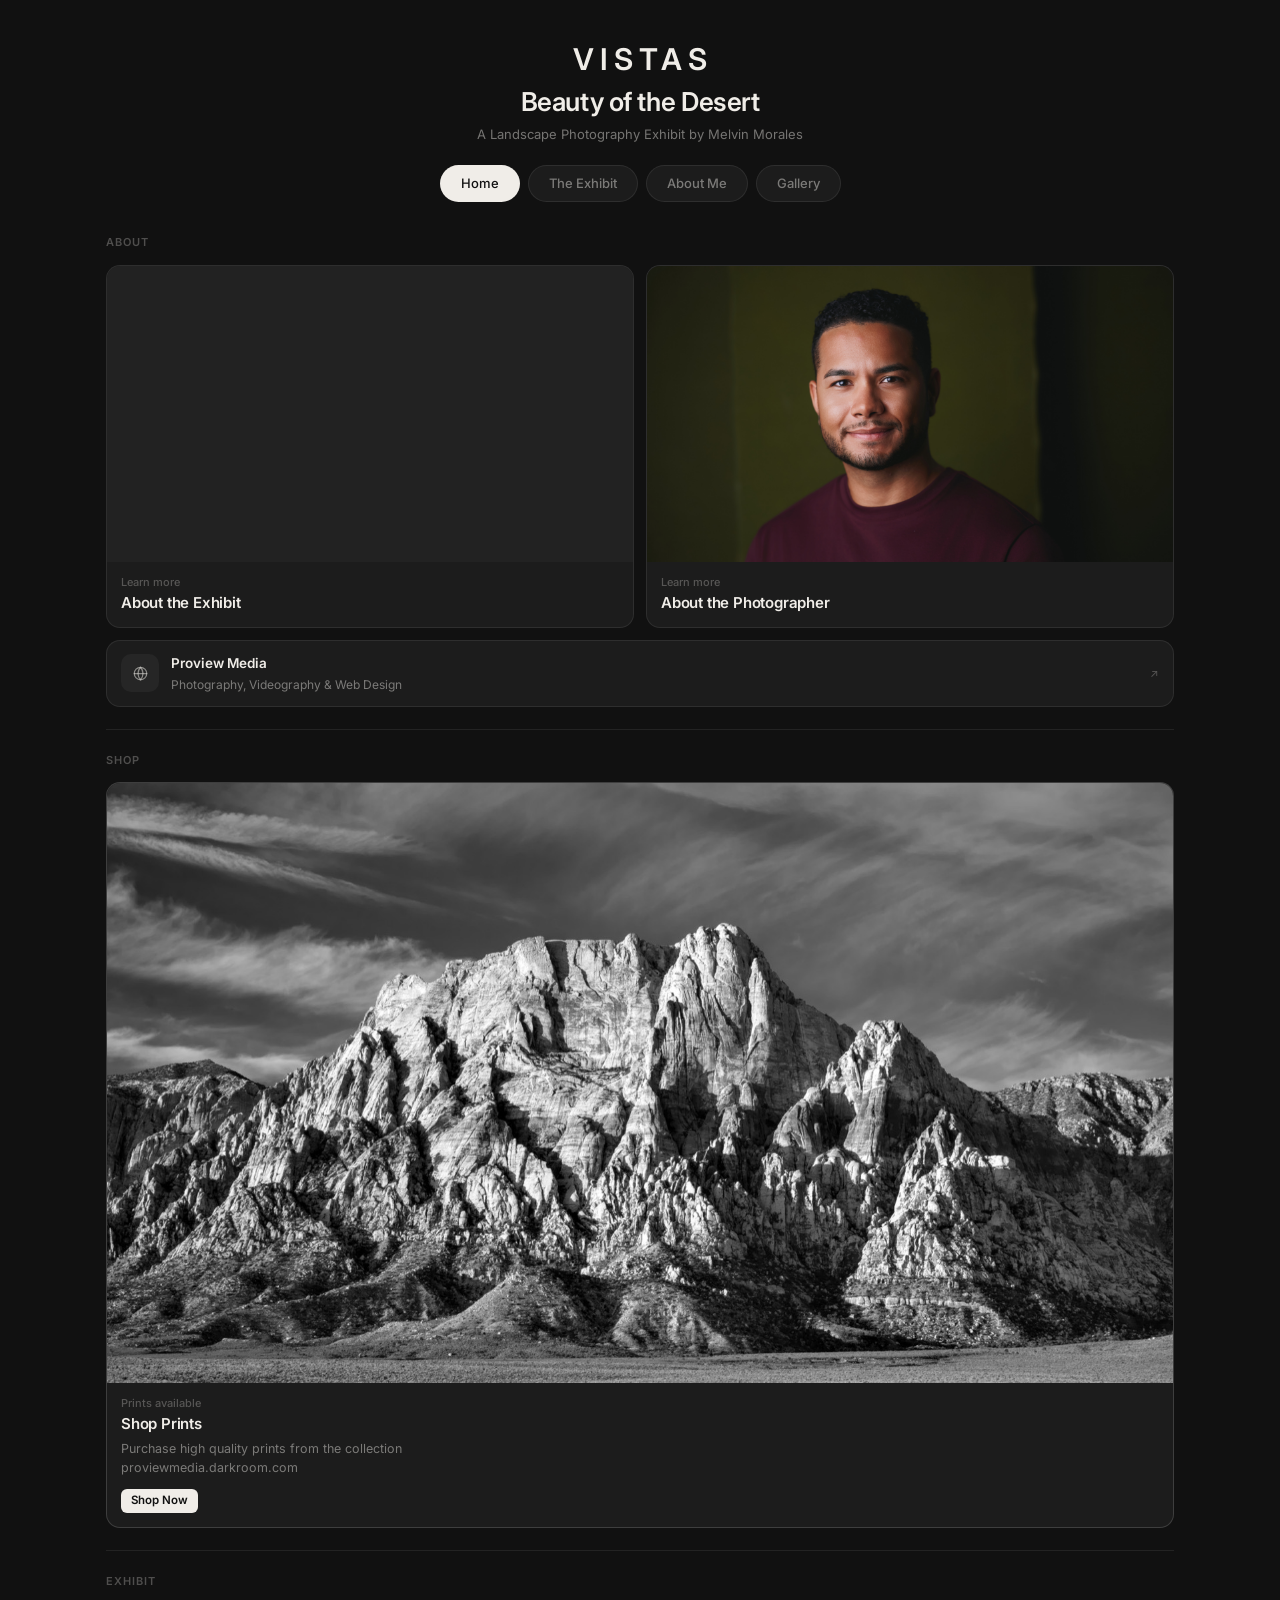
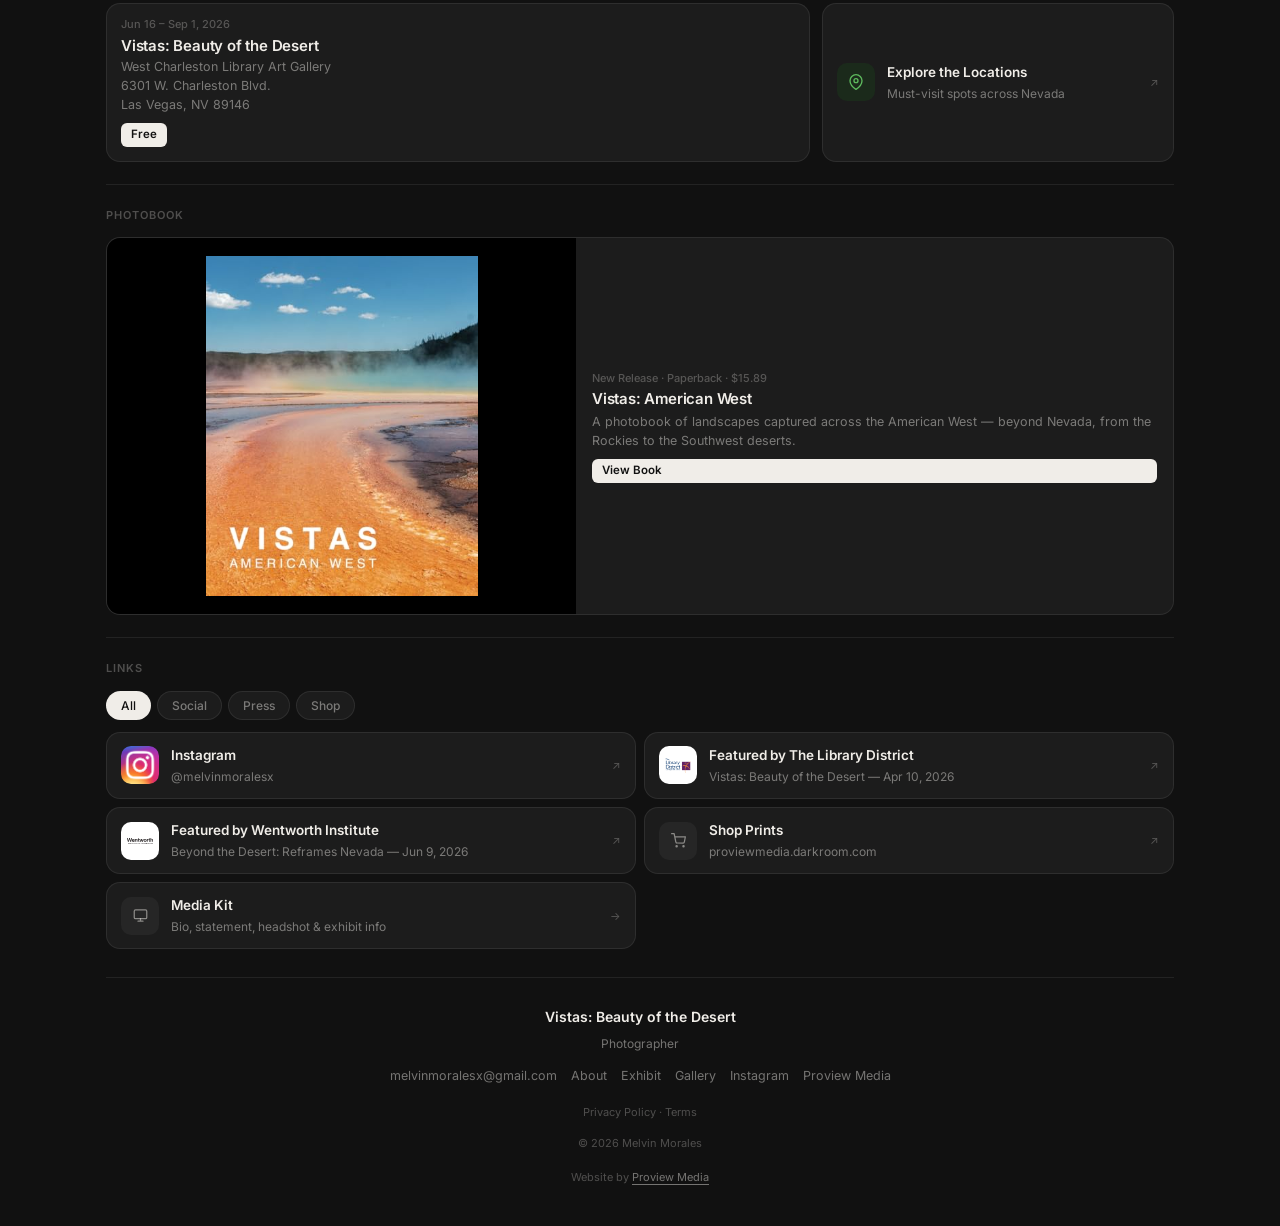
==== index.html @ b90bd6d7 "Add Shop Prints section site-wide (2nd section) with horizontal image; clarify gallery purchase path" ====
<!DOCTYPE html>
<html lang="en">
<head>
<meta charset="UTF-8"/>
<meta name="viewport" content="width=device-width, initial-scale=1.0"/>
<!-- Google tag (gtag.js) -->
<script async src="https://www.googletagmanager.com/gtag/js?id=G-70ZT6L5CVP"></script>
<script>
  window.dataLayer = window.dataLayer || [];
  function gtag(){dataLayer.push(arguments);}
  gtag('js', new Date());
  gtag('config', 'G-70ZT6L5CVP');
</script>
<title>Melvin Morales — Landscape Photographer | Vistas: Beauty of the Desert | Las Vegas, Nevada</title>
<meta name="description" content="Explore Nevada's breathtaking landscapes through the lens of Melvin Morales. Vistas: Beauty of the Desert — a landscape photography exhibit at West Charleston Library, Las Vegas. June 16 – September 1, 2026. Free admission. Discover Nevada road trips, Red Rock Canyon, Lake Tahoe, and the beauty of the American West."/>
<meta name="keywords" content="Nevada photography, Las Vegas photographer, landscape photography, Nevada landscapes, Vistas Beauty of the Desert, West Charleston Library, desert photography, Red Rock Canyon, Lake Tahoe Nevada, Nevada road trips, explore Nevada, American West, America 250, Semiquincentennial, July 4th 2026, Melvin Morales, Proview Media, drone photography, nature photography, Nevada art exhibit, Clark County Library, things to do in Las Vegas, free events Las Vegas, outdoor photography Nevada"/>
<meta name="author" content="Melvin Morales"/>
<meta name="robots" content="index, follow"/>
<meta property="og:title" content="Vistas: Beauty of the Desert — Melvin Morales Photography"/>
<meta property="og:description" content="A landscape photography exhibit celebrating Nevada's diverse and colorful terrain. Free at West Charleston Library, Las Vegas. June 16 – September 1, 2026."/>
<meta property="og:url" content="https://vistasexhibit.com/"/>
<link rel="canonical" href="https://vistasexhibit.com/"/>
<meta property="og:type" content="website"/>
<meta property="og:image" content="https://vistasexhibit.com/assets/sample-redrocks.jpg"/>
<meta property="og:image:width" content="1200"/>
<meta property="og:image:height" content="630"/>
<meta name="twitter:card" content="summary_large_image"/>
<meta name="twitter:title" content="Vistas: Beauty of the Desert — Melvin Morales Photography"/>
<meta name="twitter:description" content="A landscape photography exhibit celebrating Nevada's diverse terrain. Free at West Charleston Library, Las Vegas. June 16 – Sep 1, 2026."/>
<meta name="twitter:image" content="https://vistasexhibit.com/assets/sample-redrocks.jpg"/>
<link rel="icon" type="image/svg+xml" href="assets/favicon.svg"/>
<link rel="icon" type="image/png" sizes="32x32" href="assets/favicon-32.png"/>
<link rel="icon" type="image/png" sizes="192x192" href="assets/favicon-192.png"/>
<link rel="apple-touch-icon" sizes="180x180" href="assets/apple-touch-icon.png"/>
<link rel="shortcut icon" href="/favicon.ico"/>
<link rel="preconnect" href="https://fonts.googleapis.com"/>
<link rel="preconnect" href="https://fonts.gstatic.com" crossorigin/>
<link href="https://fonts.googleapis.com/css2?family=Inter:wght@400;500;600&display=swap" rel="stylesheet"/>
<link rel="stylesheet" href="styles.css"/>
</head>
<body>
<div class="pg">

  <!-- HERO -->
  <div class="hero">
    <a class="brand" href="index.html">
      <span class="brand-vistas">VISTAS</span>
    </a>
    <h1>Beauty of the Desert</h1>
    <p class="role">A Landscape Photography Exhibit by Melvin Morales</p>
  </div>

  <!-- NAV -->
  <nav class="nav">
    <a href="index.html" class="on">Home</a>
    <a href="exhibit.html">The Exhibit</a>
    <a href="about.html">About Me</a>
    <a href="gallery.html">Gallery</a>
  </nav>

  <!-- ABOUT -->
  <p class="lbl">About</p>

  <div class="home-about">
  <a class="ic" href="exhibit.html">
    <div style="overflow:hidden"><img class="cimg" src="assets/sample-redrocks.jpg" alt="About the Exhibit" style="transform:scale(1.15);display:block"
      onerror="this.style.background='#222';this.style.minHeight='170px';this.removeAttribute('src')"/></div>
    <div class="ci">
      <p class="ey">Learn more</p>
      <p class="ct">About the Exhibit</p>
    </div>
  </a>

  <a class="ic" href="about.html">
    <div style="overflow:hidden"><img class="cimg" src="assets/melvin-headshot.jpg" alt="About the Photographer" style="object-position:top;display:block"
      onerror="this.style.background='#222';this.style.minHeight='170px';this.removeAttribute('src')"/></div>
    <div class="ci">
      <p class="ey">Learn more</p>
      <p class="ct">About the Photographer</p>
    </div>
  </a>

  <a class="rc" href="https://www.proviewmediaco.com" target="_blank">
    <div class="ico">
      <svg width="15" height="15" viewBox="0 0 24 24" fill="none" stroke="rgba(240,237,232,.5)" stroke-width="2" stroke-linecap="round" stroke-linejoin="round"><circle cx="12" cy="12" r="10"/><line x1="2" y1="12" x2="22" y2="12"/><path d="M12 2a15.3 15.3 0 0 1 4 10 15.3 15.3 0 0 1-4 10 15.3 15.3 0 0 1-4-10 15.3 15.3 0 0 1 4-10z"/></svg>
    </div>
    <div class="rt"><strong>Proview Media</strong><span>Photography, Videography & Web Design</span></div>
    <span class="arr">↗</span>
  </a>
  </div>

  <hr class="div"/>

  <!-- SHOP PRINTS -->
  <p class="lbl">Shop</p>

  <a class="ic" href="https://proviewmedia.darkroom.com" target="_blank" rel="noopener" style="border-color:rgba(255,255,255,0.15)">
    <img class="cimg" src="assets/shop-prints.jpg" alt="Nevada landscape fine-art print" onerror="this.style.display='none'"/>
    <div class="ci">
      <p class="ey">Prints available</p>
      <p class="ct">Shop Prints</p>
      <p class="cs" style="margin-top:6px">Purchase high quality prints from the collection<br/>proviewmedia.darkroom.com</p>
      <span class="tag" style="margin-top:12px">Shop Now</span>
    </div>
  </a>

  <hr class="div"/>

  <!-- EXHIBIT -->
  <p class="lbl">Exhibit</p>

  <div class="home-exhibit">
  <a class="ic" href="exhibit.html">
    <div class="ci">
      <p class="ey">Jun 16 – Sep 1, 2026</p>
      <p class="ct">Vistas: Beauty of the Desert</p>
      <p class="cs">West Charleston Library Art Gallery<br/>6301 W. Charleston Blvd.<br/>Las Vegas, NV 89146</p>
      <span class="tag">Free</span>
    </div>
  </a>

  <a class="rc" href="https://maps.app.goo.gl/uwJ69V7L7pWBxLFS9" target="_blank">
    <div class="ico" style="background:#1b2a1b">
      <svg width="16" height="16" viewBox="0 0 24 24" fill="none" stroke="rgba(100,200,100,.9)" stroke-width="2" stroke-linecap="round" stroke-linejoin="round"><path d="M21 10c0 7-9 13-9 13s-9-6-9-13a9 9 0 0 1 18 0z"/><circle cx="12" cy="10" r="3"/></svg>
    </div>
    <div class="rt"><strong>Explore the Locations</strong><span>Must-visit spots across Nevada</span></div>
    <span class="arr">↗</span>
  </a>
  </div>

  <hr class="div"/>

  <!-- PHOTOBOOK -->
  <p class="lbl">Photobook</p>

  <a class="ic book-split" href="book.html">
    <div class="book-split-img" style="background:#000;display:flex;align-items:center;justify-content:center;padding:18px 14px">
      <img src="assets/vistas-american-west-cover.jpg" alt="Vistas: American West photobook by Melvin Morales" style="max-width:100%;max-height:340px;width:auto;height:auto;display:block;box-shadow:0 14px 40px rgba(0,0,0,0.55)"/>
    </div>
    <div class="ci book-split-text">
      <p class="ey">New Release · Paperback · $15.89</p>
      <p class="ct">Vistas: American West</p>
      <p class="cs" style="margin-top:4px">A photobook of landscapes captured across the American West — beyond Nevada, from the Rockies to the Southwest deserts.</p>
      <span class="tag">View Book</span>
    </div>
  </a>
  <style>
    .book-split{display:flex;flex-direction:row;align-items:stretch;gap:0}
    .book-split .book-split-img{flex:0 0 44%}
    .book-split .book-split-text{flex:1;padding:18px 16px;display:flex;flex-direction:column;justify-content:center}
    @media (max-width:520px){
      .book-split{flex-direction:column}
      .book-split .book-split-img{flex:none;width:100%;padding:22px 14px}
    }
  </style>

  <hr class="div"/>

  <!-- LINKS -->
  <p class="lbl">Links</p>

  <div class="frow">
    <button class="fp on" onclick="filt('all',this)">All</button>
    <button class="fp" onclick="filt('social',this)">Social</button>
    <button class="fp" onclick="filt('press',this)">Press</button>
    <button class="fp" onclick="filt('shop',this)">Shop</button>
  </div>

  <div class="home-links">
  <a class="rc link" data-c="social" href="https://instagram.com/melvinmoralesx" target="_blank">
    <div class="ico" style="background:transparent;border-radius:10px;overflow:hidden">
      <img src="assets/instagram-icon.png" alt="Instagram" style="width:100%;height:100%;object-fit:cover"/>
    </div>
    <div class="rt"><strong>Instagram</strong><span>@melvinmoralesx</span></div>
    <span class="arr">↗</span>
  </a>

  <a class="rc link" data-c="press" href="https://thelibrarydistrict.org/blogs/post/melvin-morales-vistas-beauty-of-the-desert/" target="_blank">
    <div class="ico" style="background:#fff;border-radius:10px;overflow:hidden;display:flex;align-items:center;justify-content:center;padding:4px">
      <img src="assets/library-district-logo.png" alt="Las Vegas-Clark County Library District" style="width:100%;height:auto;display:block"/>
    </div>
    <div class="rt"><strong>Featured by The Library District</strong><span>Vistas: Beauty of the Desert — Apr 10, 2026</span></div>
    <span class="arr">↗</span>
  </a>

  <a class="rc link" data-c="press" href="https://wit.edu/news/beyond-desert-wentworth-alums-first-exhibition-reframes-nevada" target="_blank">
    <div class="ico" style="background:#fff;border-radius:10px;overflow:hidden;display:flex;align-items:center;justify-content:center;padding:6px">
      <img src="assets/wit-logo.svg" alt="Wentworth Institute of Technology" style="width:100%;height:auto;display:block"/>
    </div>
    <div class="rt"><strong>Featured by Wentworth Institute</strong><span>Beyond the Desert: Reframes Nevada — Jun 9, 2026</span></div>
    <span class="arr">↗</span>
  </a>

  <a class="rc link" data-c="shop" href="https://proviewmedia.darkroom.com" target="_blank">
    <div class="ico">
      <svg width="15" height="15" viewBox="0 0 24 24" fill="none" stroke="rgba(240,237,232,.5)" stroke-width="2" stroke-linecap="round" stroke-linejoin="round"><circle cx="9" cy="21" r="1"/><circle cx="20" cy="21" r="1"/><path d="M1 1h4l2.68 13.39a2 2 0 0 0 2 1.61h9.72a2 2 0 0 0 2-1.61L23 6H6"/></svg>
    </div>
    <div class="rt"><strong>Shop Prints</strong><span>proviewmedia.darkroom.com</span></div>
    <span class="arr">↗</span>
  </a>

  <a class="rc link" data-c="press" href="media-kit.html">
    <div class="ico">
      <svg width="15" height="15" viewBox="0 0 24 24" fill="none" stroke="rgba(240,237,232,.5)" stroke-width="2" stroke-linecap="round" stroke-linejoin="round"><rect x="2" y="3" width="20" height="14" rx="2"/><path d="M8 21h8M12 17v4"/></svg>
    </div>
    <div class="rt"><strong>Media Kit</strong><span>Bio, statement, headshot & exhibit info</span></div>
    <span class="arr">→</span>
  </a>
  </div>

  <!-- FOOTER -->
  <footer>
    <a href="index.html" class="faw">
      <p class="fn">Vistas: Beauty of the Desert</p>
      <p class="fs">Photographer</p>
    </a>
    <nav class="fl">
      <a href="mailto:melvinmoralesx@gmail.com">melvinmoralesx@gmail.com</a>
      <a href="about.html">About</a>
      <a href="exhibit.html">Exhibit</a>
      <a href="gallery.html">Gallery</a>
      <a href="https://instagram.com/melvinmoralesx" target="_blank">Instagram</a>
      <a href="https://www.proviewmediaco.com" target="_blank">Proview Media</a>
    </nav>
    <p class="fc" style="margin-top:4px"><a href="privacy.html" style="color:var(--muted)">Privacy Policy</a> · <a href="terms.html" style="color:var(--muted)">Terms</a></p>
    <p class="fc">© 2026 Melvin Morales</p>
    <p class="fc" style="margin-top:4px">Website by <a href="https://www.proviewmediaco.com" target="_blank" style="color:var(--sub);text-decoration:underline;text-underline-offset:3px">Proview Media</a></p>
  </footer>

</div>
<script>
function filt(c,btn){
  document.querySelectorAll('.fp').forEach(b=>b.classList.remove('on'));
  btn.classList.add('on');
  document.querySelectorAll('.rc.link').forEach(el=>{
    el.style.display=(c==='all'||el.dataset.c===c)?'flex':'none';
  });
}
</script>
</body>
</html>
---- styles.css ----
/* ── RESET ── */
*,*::before,*::after{box-sizing:border-box;margin:0;padding:0}

/* ── VARIABLES ── */
:root{
  --bg:#111;
  --card:#1c1c1c;
  --border:rgba(255,255,255,0.08);
  --border-h:rgba(255,255,255,0.15);
  --txt:#f0ede8;
  --sub:rgba(240,237,232,0.45);
  --muted:rgba(240,237,232,0.28);
  --r:14px;
  --w:600px;
}

/* ── BASE ── */
html{scroll-behavior:smooth}
body{
  background:var(--bg);
  color:var(--txt);
  font-family:'Inter',-apple-system,BlinkMacSystemFont,sans-serif;
  font-size:14px;
  line-height:1.5;
  -webkit-font-smoothing:antialiased;
  min-height:100vh;
}
a{color:inherit;text-decoration:none}
button{font-family:inherit;cursor:pointer}
img{display:block}

/* ── PAGE ── */
.pg{max-width:var(--w);margin:0 auto;padding:0 16px 40px}

/* ── BACK LINK ── */
.back{display:inline-flex;align-items:center;gap:5px;font-size:12.5px;color:var(--sub);padding:8px 0 4px;transition:color .15s}
.back:hover{color:var(--txt)}

/* ── HERO ── */
.hero{display:flex;flex-direction:column;align-items:center;text-align:center;padding:44px 0 20px;gap:8px}
.av{width:76px;height:76px;border-radius:50%;overflow:hidden;background:#2a2a2a;border:1.5px solid var(--border);flex-shrink:0}
.av img{width:100%;height:100%;object-fit:cover}
.brand{display:flex;flex-direction:column;align-items:center;gap:5px;margin-bottom:4px;text-decoration:none;transition:opacity .15s}
.brand:hover{opacity:.7}
.brand-mm{font-size:13px;font-weight:600;letter-spacing:.28em;color:var(--sub);padding-left:.28em}
.brand-vistas{font-size:30px;font-weight:600;letter-spacing:.2em;color:var(--txt);padding-left:.2em;line-height:1}
.hero h1{font-size:22px;font-weight:600;letter-spacing:-0.4px;line-height:1.2}
.hero .role{font-size:13px;color:var(--sub)}

/* ── NAV PILLS ── */
.nav{display:flex;justify-content:center;flex-wrap:wrap;gap:6px;margin-bottom:28px}
.nav a{
  padding:7px 16px;border-radius:999px;font-size:12.5px;font-weight:500;
  color:var(--sub);background:var(--card);border:1px solid var(--border);
  transition:color .15s,border-color .15s,background .15s;
}
.nav a:hover{color:var(--txt);border-color:var(--border-h)}
.nav a.on{background:var(--txt);color:#111;border-color:transparent}

/* ── SECTION LABEL ── */
.lbl{font-size:11px;font-weight:600;letter-spacing:.09em;text-transform:uppercase;color:var(--muted);margin-bottom:14px}

/* ── IMAGE CARD ── */
.ic{display:block;background:var(--card);border:1px solid var(--border);border-radius:var(--r);overflow:hidden;margin-bottom:12px;transition:border-color .15s,transform .15s}
.ic:hover{border-color:var(--border-h);transform:translateY(-1px)}
.ic .cimg{width:100%;aspect-ratio:16/9;object-fit:cover;background:#222;display:block;min-height:1px}
.ic .ci{padding:12px 14px 14px}
.ic .ci .ey{font-size:11px;color:var(--muted);font-weight:500;margin-bottom:3px}
.ic .ci .ct{font-size:15px;font-weight:600;letter-spacing:-.2px;line-height:1.3}
.ic .ci .cs{font-size:12.5px;color:var(--sub);margin-top:3px}
.ic .ci .tag{display:inline-block;margin-top:9px;font-size:11.5px;font-weight:600;background:var(--txt);color:#111;padding:3px 10px;border-radius:6px}

/* ── PURCHASE BUTTON ── */
#purchase-btn{display:block;background:var(--txt);color:#111;border:1px solid transparent;border-radius:var(--r);padding:14px 20px;font-size:14px;font-weight:600;letter-spacing:-.2px;text-align:center;transition:opacity .15s,transform .15s}
#purchase-btn:hover{opacity:.9;transform:translateY(-1px)}

/* ── ROW CARD ── */
.rc{display:flex;align-items:center;gap:12px;background:var(--card);border:1px solid var(--border);border-radius:var(--r);padding:12px 14px;margin-bottom:8px;transition:border-color .15s,transform .15s}
.rc:hover{border-color:var(--border-h);transform:translateY(-1px)}
.rc .ico{width:38px;height:38px;border-radius:10px;background:#262626;overflow:hidden;flex-shrink:0;display:flex;align-items:center;justify-content:center}
.rc .ico img{width:100%;height:100%;object-fit:cover}
.rc .rt{flex:1;min-width:0}
.rc .rt strong{display:block;font-size:13.5px;font-weight:600;white-space:nowrap;overflow:hidden;text-overflow:ellipsis}
.rc .rt span{font-size:12px;color:var(--sub)}
.rc .arr{font-size:11px;color:var(--muted);flex-shrink:0}

/* ── PROSE ── */
.prose{color:rgba(240,237,232,.7);font-size:14px;line-height:1.78}
.prose h2{font-size:18px;font-weight:600;color:var(--txt);letter-spacing:-.3px;margin:24px 0 10px}
.prose p{margin-bottom:14px}
.prose ul{list-style:none;margin-bottom:14px}
.prose ul li{padding:6px 0;border-bottom:1px solid rgba(255,255,255,0.06);font-size:14px}
.prose ul li:last-child{border-bottom:none}
.prose ul li strong{color:var(--txt);font-weight:600}
.prose ul li a{color:var(--txt);text-decoration:underline;text-underline-offset:3px}

/* ── DIVIDER ── */
.div{border:none;border-top:1px solid var(--border);margin:22px 0}

/* ── FILTER PILLS ── */
.frow{display:flex;gap:6px;flex-wrap:wrap;margin-bottom:12px}
.fp{padding:6px 14px;border-radius:999px;font-size:12px;font-weight:500;color:var(--sub);background:var(--card);border:1px solid var(--border);transition:all .15s}
.fp:hover{color:var(--txt)}
.fp.on{background:var(--txt);color:#111;border-color:transparent}

/* ── GALLERY GRID ── */
.gg{display:grid;grid-template-columns:1fr 1fr;gap:8px}
.gi{display:block;background:var(--card);border:1px solid var(--border);border-radius:12px;overflow:hidden;transition:transform .15s,border-color .15s}
.gi:hover{transform:scale(1.015);border-color:var(--border-h)}
.gi img{width:100%;aspect-ratio:1;object-fit:cover;background:#222;min-height:1px}
.gi .gc{padding:9px 11px 11px}
.gi .gc strong{display:block;font-size:12.5px;font-weight:600;white-space:nowrap;overflow:hidden;text-overflow:ellipsis}
.gi .gc span{font-size:11px;color:var(--sub)}

/* ── PHOTO PAGE ── */
.dim{width:100%;border-radius:var(--r);background:#1e1e1e;display:block}
.meta{margin-top:14px}
.meta h2{font-size:18px;font-weight:600;letter-spacing:-.3px}
.meta p{font-size:13px;color:var(--sub);margin-top:3px}
.pnav{display:flex;align-items:center;justify-content:space-between;margin-top:14px}
.pb{display:inline-flex;align-items:center;gap:4px;font-size:12px;font-weight:500;color:var(--sub);background:var(--card);border:1px solid var(--border);border-radius:999px;padding:7px 16px;transition:all .15s}
.pb:hover{color:var(--txt);border-color:var(--border-h)}
.pb.off{opacity:.25;pointer-events:none}
.pc{font-size:11px;color:var(--muted)}

/* ── FOOTER ── */
footer{margin-top:28px;padding-top:28px;border-top:1px solid var(--border);display:flex;flex-direction:column;align-items:center;gap:14px;text-align:center}
footer .faw{display:flex;flex-direction:column;align-items:center;gap:8px}
footer .fn{font-size:14px;font-weight:600}
footer .fs{font-size:12px;color:var(--sub)}
footer .fl{display:flex;flex-wrap:wrap;justify-content:center;gap:3px 14px;font-size:12.5px;color:var(--sub)}
footer .fl a:hover{color:var(--txt)}
footer .fc{font-size:11px;color:var(--muted)}

/* ── ANIMATE ── */
@keyframes up{from{opacity:0;transform:translateY(10px)}to{opacity:1;transform:translateY(0)}}
.pg>*{animation:up .32s ease both}
.pg>*:nth-child(1){animation-delay:.04s}
.pg>*:nth-child(2){animation-delay:.08s}
.pg>*:nth-child(3){animation-delay:.12s}
.pg>*:nth-child(4){animation-delay:.16s}
.pg>*:nth-child(5){animation-delay:.20s}
.pg>*:nth-child(6){animation-delay:.24s}
.pg>*:nth-child(7){animation-delay:.28s}
.pg>*:nth-child(8){animation-delay:.32s}
.pg>*:nth-child(9){animation-delay:.36s}
.pg>*:nth-child(10){animation-delay:.40s}
.pg>*:nth-child(11){animation-delay:.44s}
.pg>*:nth-child(12){animation-delay:.48s}
.pg>*:nth-child(13){animation-delay:.52s}
.pg>*:nth-child(14){animation-delay:.56s}
.pg>*:nth-child(15){animation-delay:.60s}
.pg>*:nth-child(16){animation-delay:.64s}

/* ── DESKTOP RESPONSIVE ── */
@media (min-width: 1024px) {
  :root { --w: 1100px; }

  .hero h1 { font-size: 26px; }
  .nav { gap: 8px; margin-bottom: 32px; }
  .nav a { padding: 8px 20px; font-size: 13px; }

  .prose { max-width: 700px; margin-left: auto; margin-right: auto; }

  /* Gallery 3-col */
  .gg { grid-template-columns: 1fr 1fr 1fr; gap: 12px; }

  /* Home page grids */
  .home-about { display: grid; grid-template-columns: 1fr 1fr; gap: 12px; align-items: stretch; }
  .home-about .rc { grid-column: 1 / -1; }
  .home-exhibit { display: grid; grid-template-columns: 2fr 1fr; gap: 12px; align-items: stretch; }
  .home-links { display: grid; grid-template-columns: 1fr 1fr; gap: 8px; align-items: stretch; }

  /* Exhibit page grids */
  .exhibit-venue-reception { display: grid; grid-template-columns: 1fr 1fr; gap: 12px; align-items: stretch; }
  .exhibit-venue-reception > div { display: flex; flex-direction: column; }
  .exhibit-venue-reception .ic { flex: 1; }
  .exhibit-contact { display: grid; grid-template-columns: 1fr 1fr; gap: 8px; align-items: stretch; }
  .exhibit-links { display: grid; grid-template-columns: 1fr 1fr 1fr; gap: 8px; align-items: stretch; }

  /* About page grids */
  .about-hero-content { display: grid; grid-template-columns: 1fr 1.2fr; gap: 24px; align-items: start; }
  .about-hero-content .about-left .ic { margin-bottom: 0; }
  .about-contact { display: grid; grid-template-columns: 1fr 1fr; gap: 8px; align-items: stretch; }

  /* Photo page layout */
  .photo-layout { display: grid; grid-template-columns: 1.6fr 1fr; gap: 24px; align-items: start; }
  .photo-sidebar { position: sticky; top: 24px; }
  #more { grid-template-columns: 1fr 1fr 1fr 1fr; }

  /* Media kit grids */
  .media-top { display: grid; grid-template-columns: 1fr 1.3fr; gap: 12px; align-items: start; }
  .media-mid { display: grid; grid-template-columns: 1fr 1fr; gap: 12px; align-items: stretch; }
  .media-mid > div { display: flex; flex-direction: column; }
  .media-mid .ic { flex: 1; }
  .media-contact { display: grid; grid-template-columns: 1fr 1fr; gap: 8px; align-items: stretch; }

  /* Remove margins inside grid containers */
  .home-about > .ic,
  .home-about > .rc,
  .home-exhibit > .ic,
  .home-exhibit > .rc,
  .home-links > .rc,
  .exhibit-venue-reception .ic,
  .exhibit-contact > .rc,
  .exhibit-links > .rc,
  .about-contact > .rc,
  .media-top .ic,
  .media-mid .ic,
  .media-contact > .rc { margin-bottom: 0; }
}
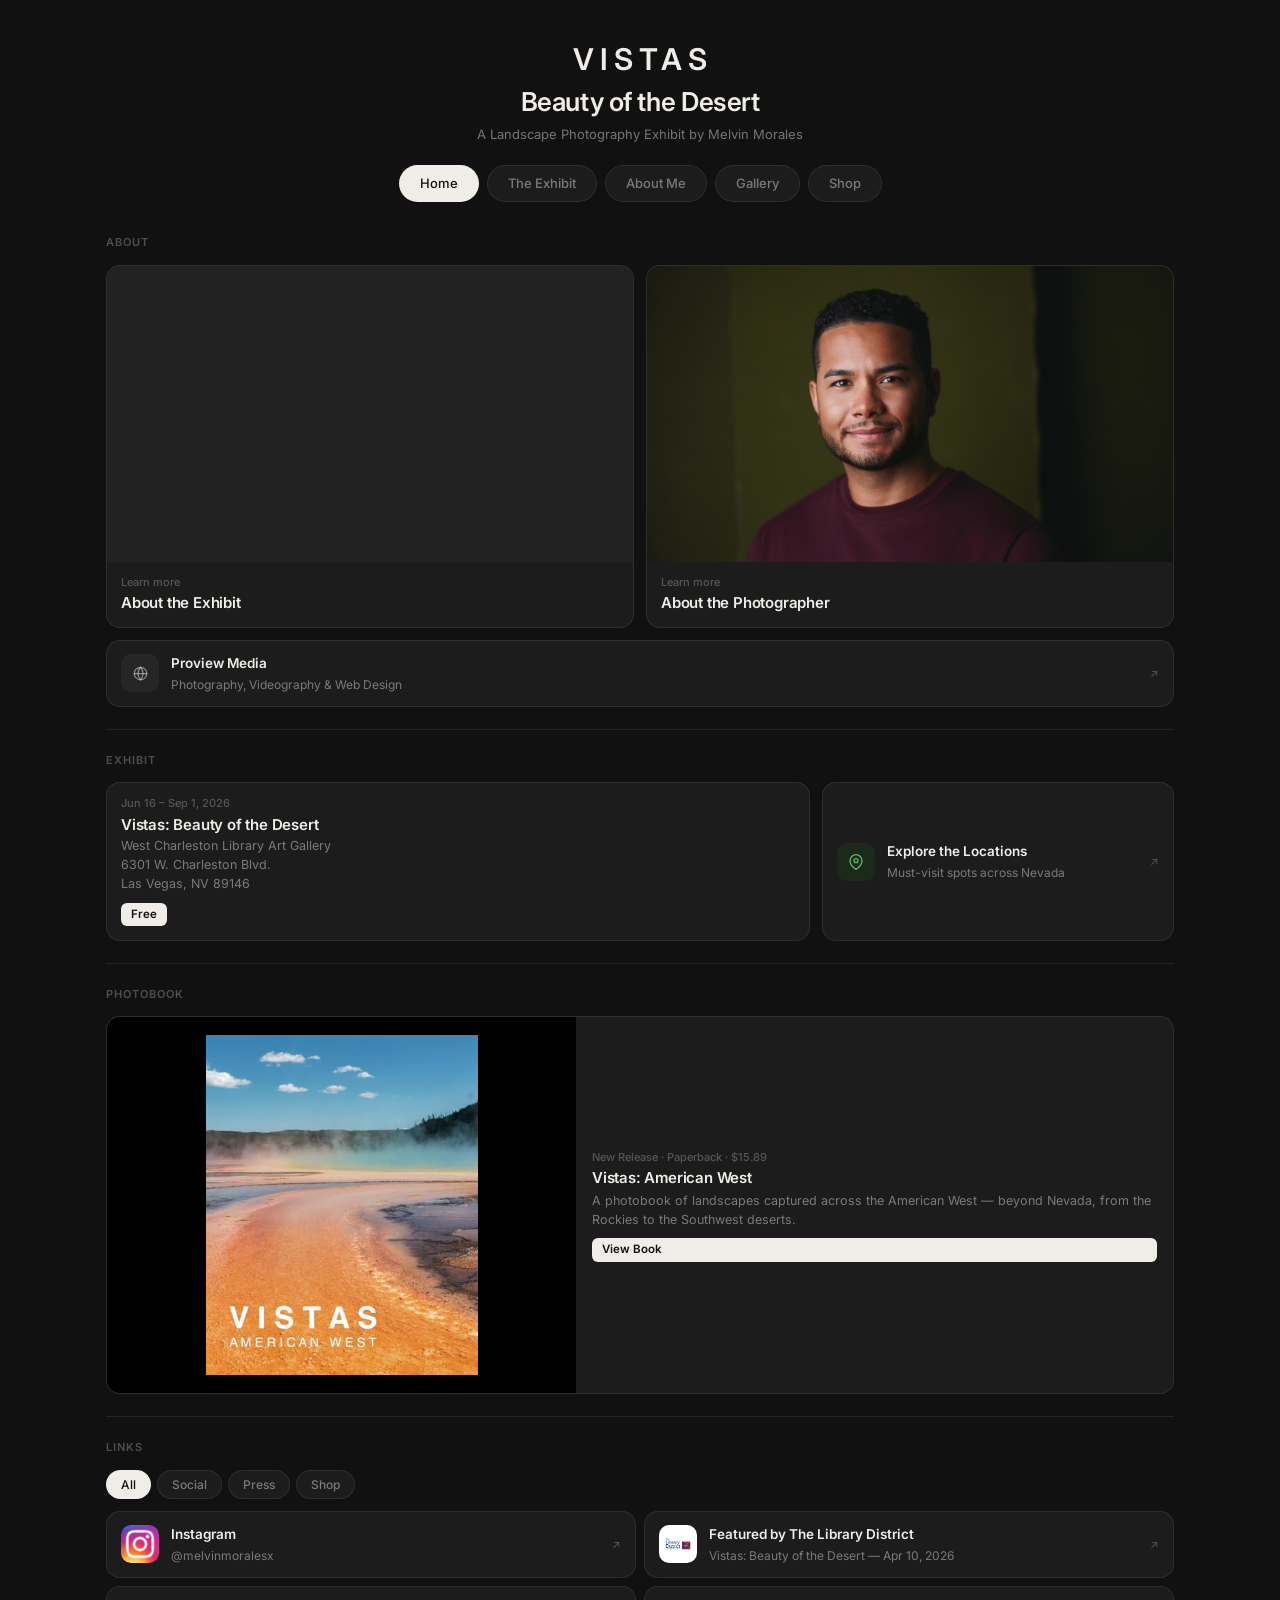
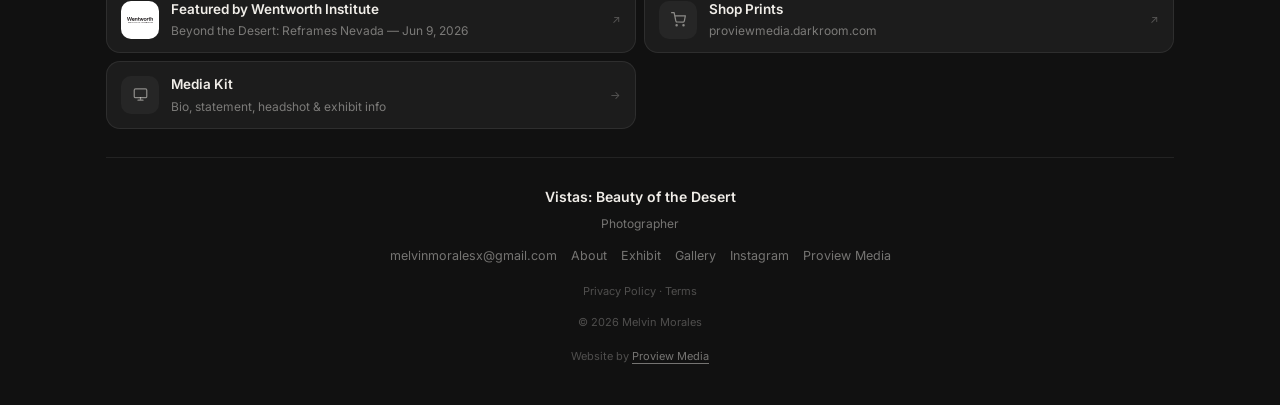
==== commit e2a275a9: "Replace inline Shop sections with a dedicated Shop page + nav link - Add "Shop" to the nav on every " ====
--- a/index.html
+++ b/index.html
@@ -56,6 +56,7 @@
     <a href="exhibit.html">The Exhibit</a>
     <a href="about.html">About Me</a>
     <a href="gallery.html">Gallery</a>
+    <a href="shop.html">Shop</a>
   </nav>
 
   <!-- ABOUT -->
@@ -88,21 +89,6 @@
     <span class="arr">↗</span>
   </a>
   </div>
-
-  <hr class="div"/>
-
-  <!-- SHOP PRINTS -->
-  <p class="lbl">Shop</p>
-
-  <a class="ic" href="https://proviewmedia.darkroom.com" target="_blank" rel="noopener" style="border-color:rgba(255,255,255,0.15)">
-    <img class="cimg" src="assets/shop-prints.jpg" alt="Nevada landscape fine-art print" onerror="this.style.display='none'"/>
-    <div class="ci">
-      <p class="ey">Prints available</p>
-      <p class="ct">Shop Prints</p>
-      <p class="cs" style="margin-top:6px">Purchase high quality prints from the collection<br/>proviewmedia.darkroom.com</p>
-      <span class="tag" style="margin-top:12px">Shop Now</span>
-    </div>
-  </a>
 
   <hr class="div"/>
 
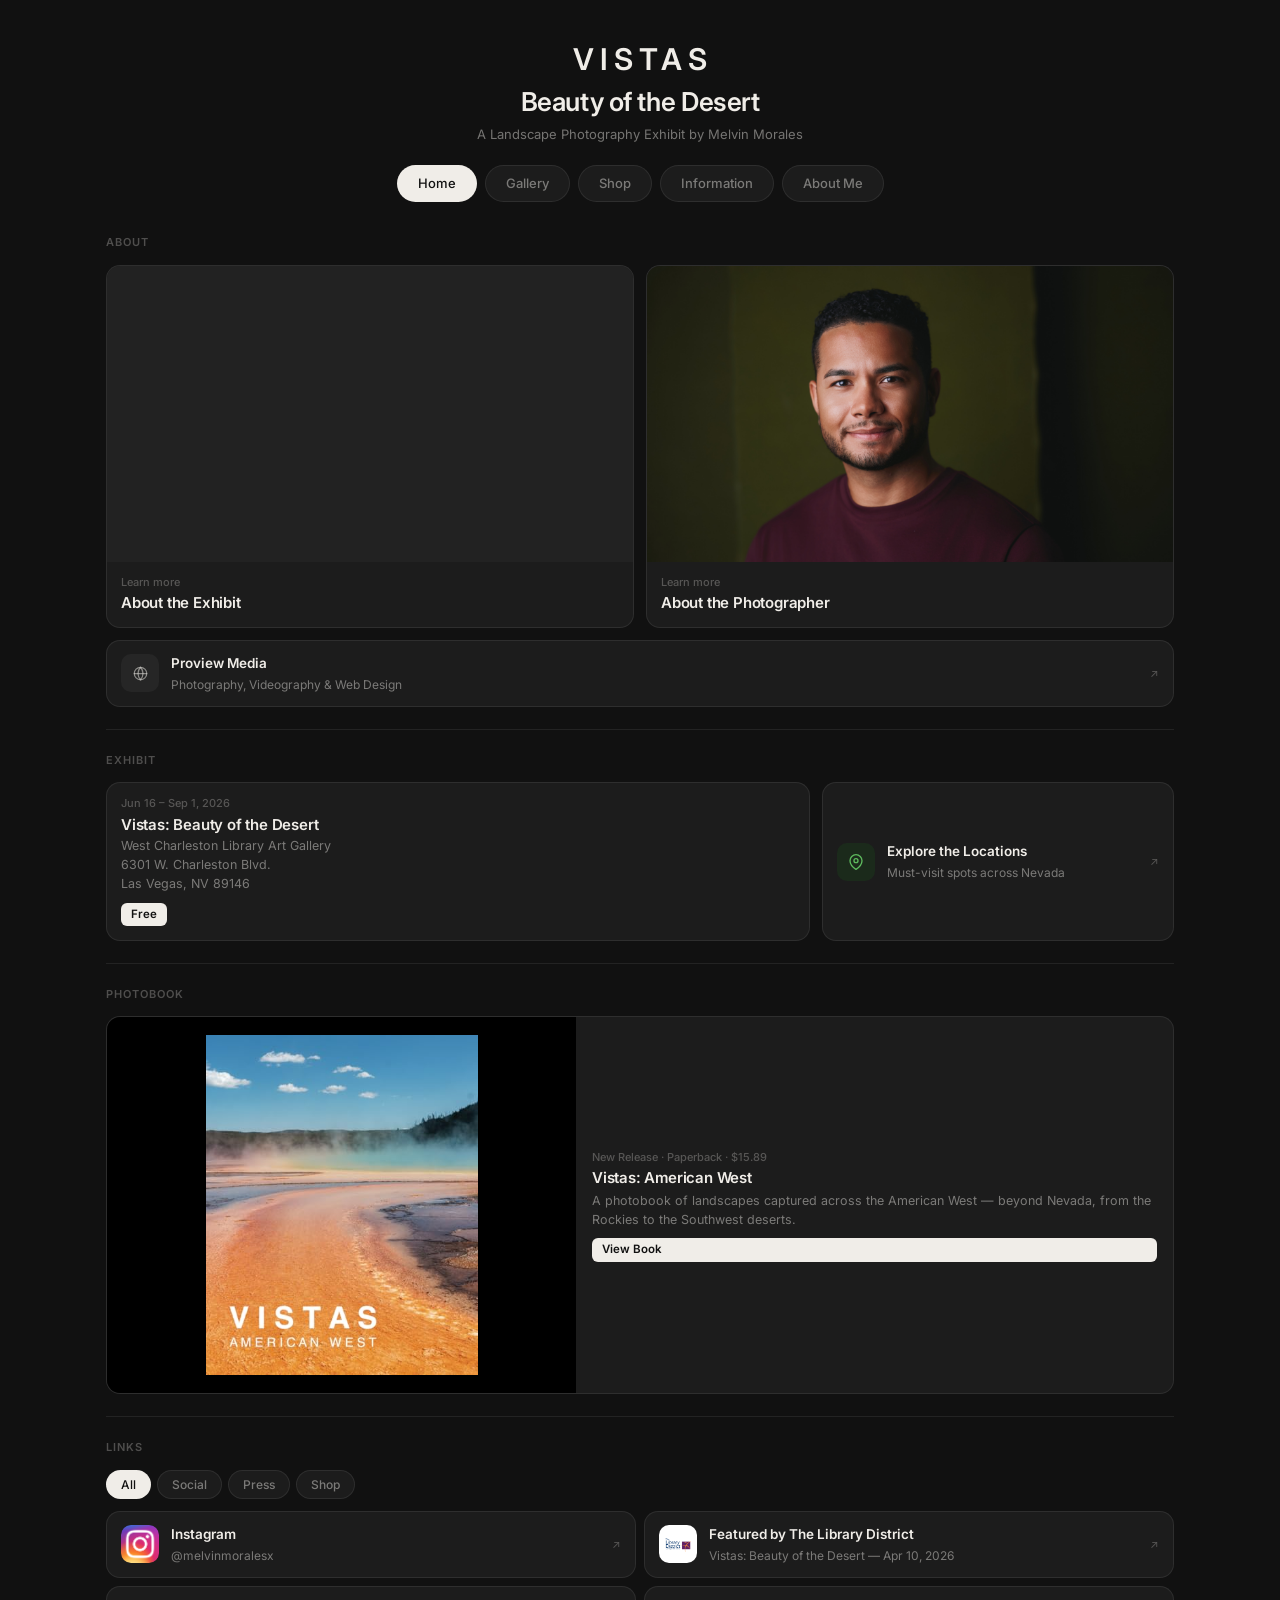
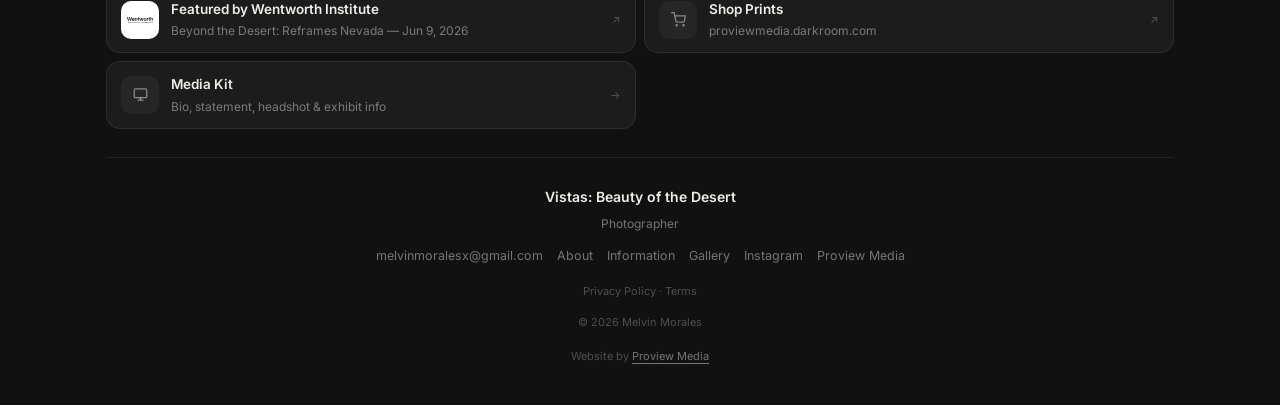
==== commit 49fcaa24: "Nav: reorder to Home, Gallery, Shop, Information, About Me; rename Exhibit to Information Co-Authore" ====
--- a/index.html
+++ b/index.html
@@ -53,10 +53,10 @@
   <!-- NAV -->
   <nav class="nav">
     <a href="index.html" class="on">Home</a>
-    <a href="exhibit.html">The Exhibit</a>
-    <a href="about.html">About Me</a>
     <a href="gallery.html">Gallery</a>
     <a href="shop.html">Shop</a>
+    <a href="exhibit.html">Information</a>
+    <a href="about.html">About Me</a>
   </nav>
 
   <!-- ABOUT -->
@@ -203,7 +203,7 @@
     <nav class="fl">
       <a href="mailto:melvinmoralesx@gmail.com">melvinmoralesx@gmail.com</a>
       <a href="about.html">About</a>
-      <a href="exhibit.html">Exhibit</a>
+      <a href="exhibit.html">Information</a>
       <a href="gallery.html">Gallery</a>
       <a href="https://instagram.com/melvinmoralesx" target="_blank">Instagram</a>
       <a href="https://www.proviewmediaco.com" target="_blank">Proview Media</a>
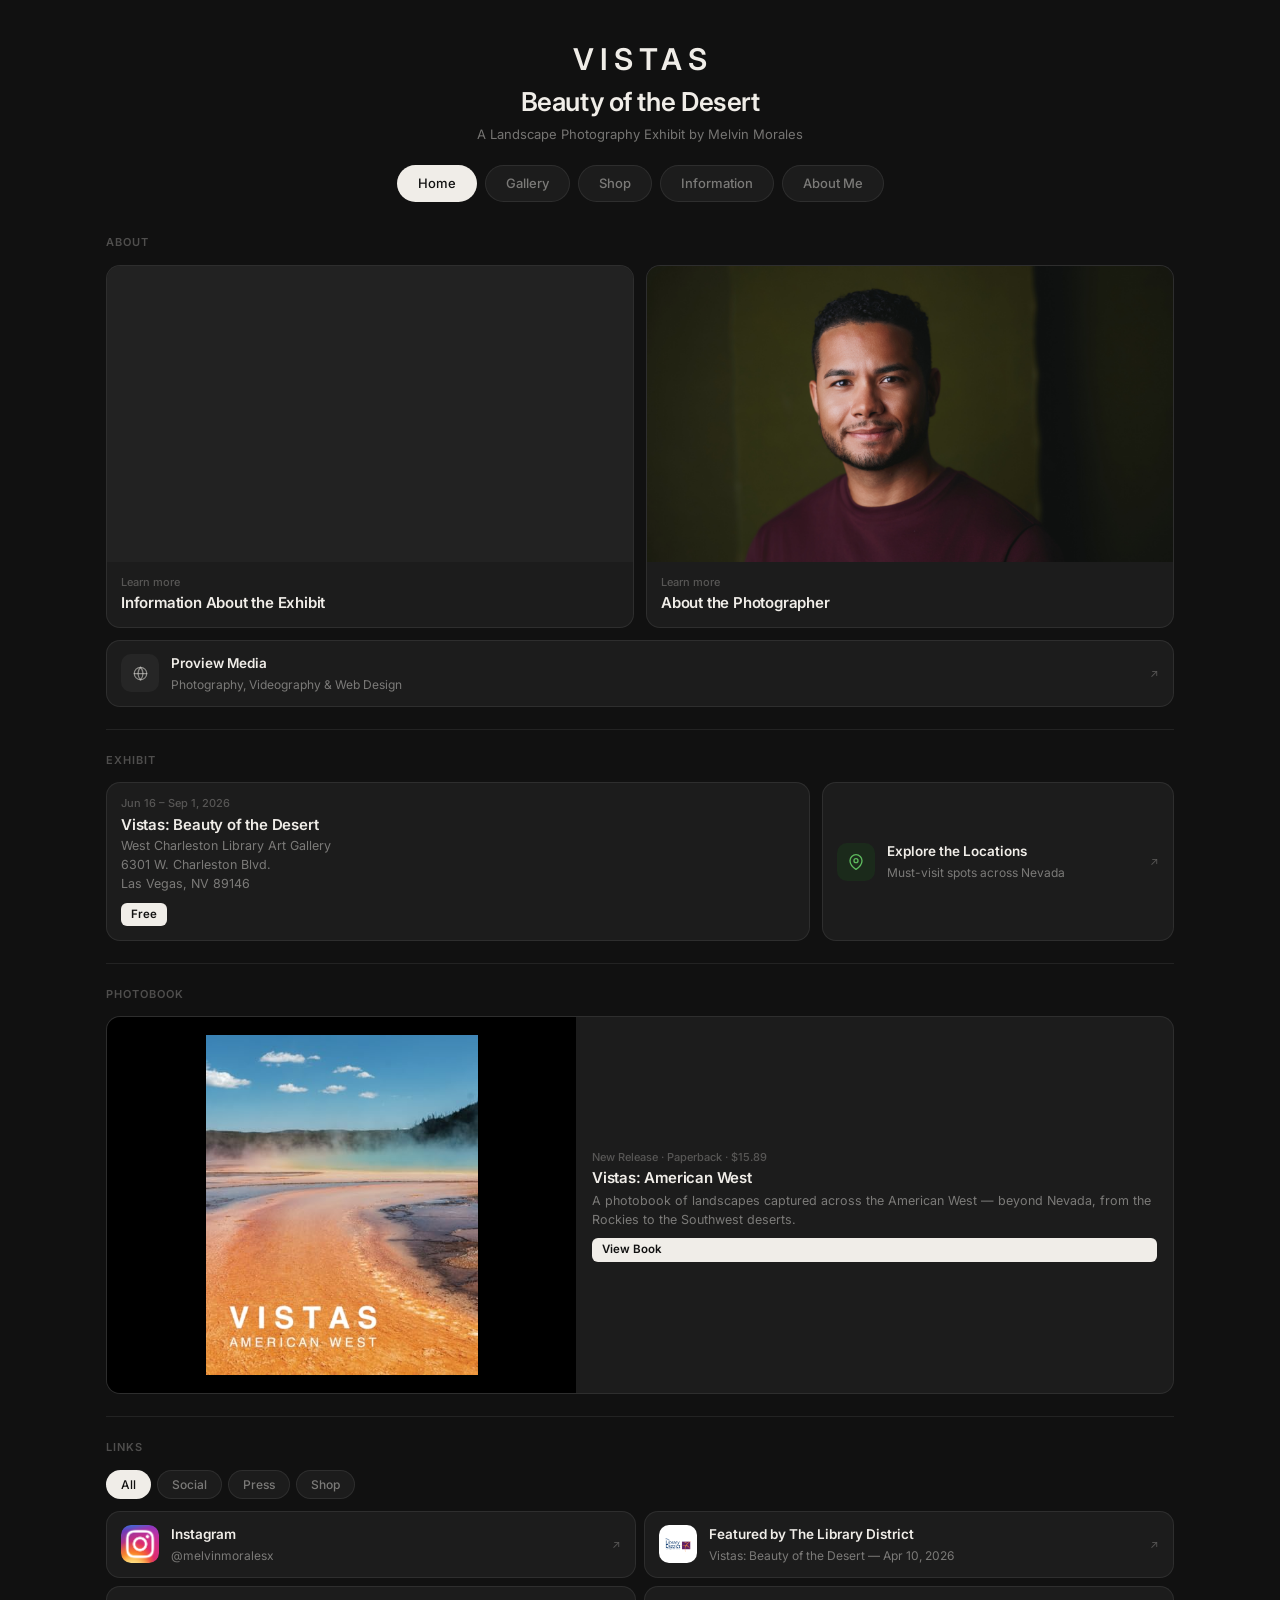
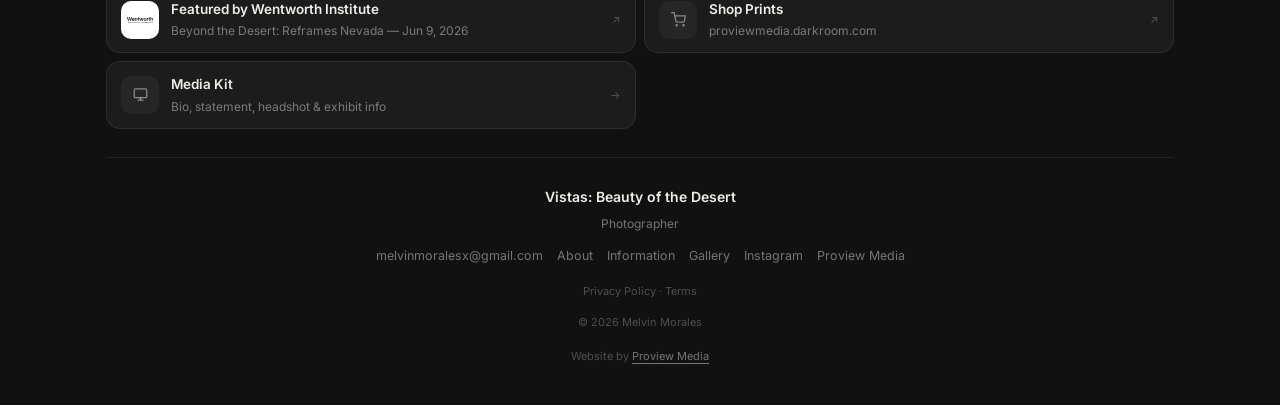
==== commit f80ad2fd: "Rename "About the Exhibit" to "Information About the Exhibit" Co-Authored-By: Claude Opus 4.8 (1M co" ====
--- a/index.html
+++ b/index.html
@@ -64,11 +64,11 @@
 
   <div class="home-about">
   <a class="ic" href="exhibit.html">
-    <div style="overflow:hidden"><img class="cimg" src="assets/sample-redrocks.jpg" alt="About the Exhibit" style="transform:scale(1.15);display:block"
+    <div style="overflow:hidden"><img class="cimg" src="assets/sample-redrocks.jpg" alt="Information About the Exhibit" style="transform:scale(1.15);display:block"
       onerror="this.style.background='#222';this.style.minHeight='170px';this.removeAttribute('src')"/></div>
     <div class="ci">
       <p class="ey">Learn more</p>
-      <p class="ct">About the Exhibit</p>
+      <p class="ct">Information About the Exhibit</p>
     </div>
   </a>
 
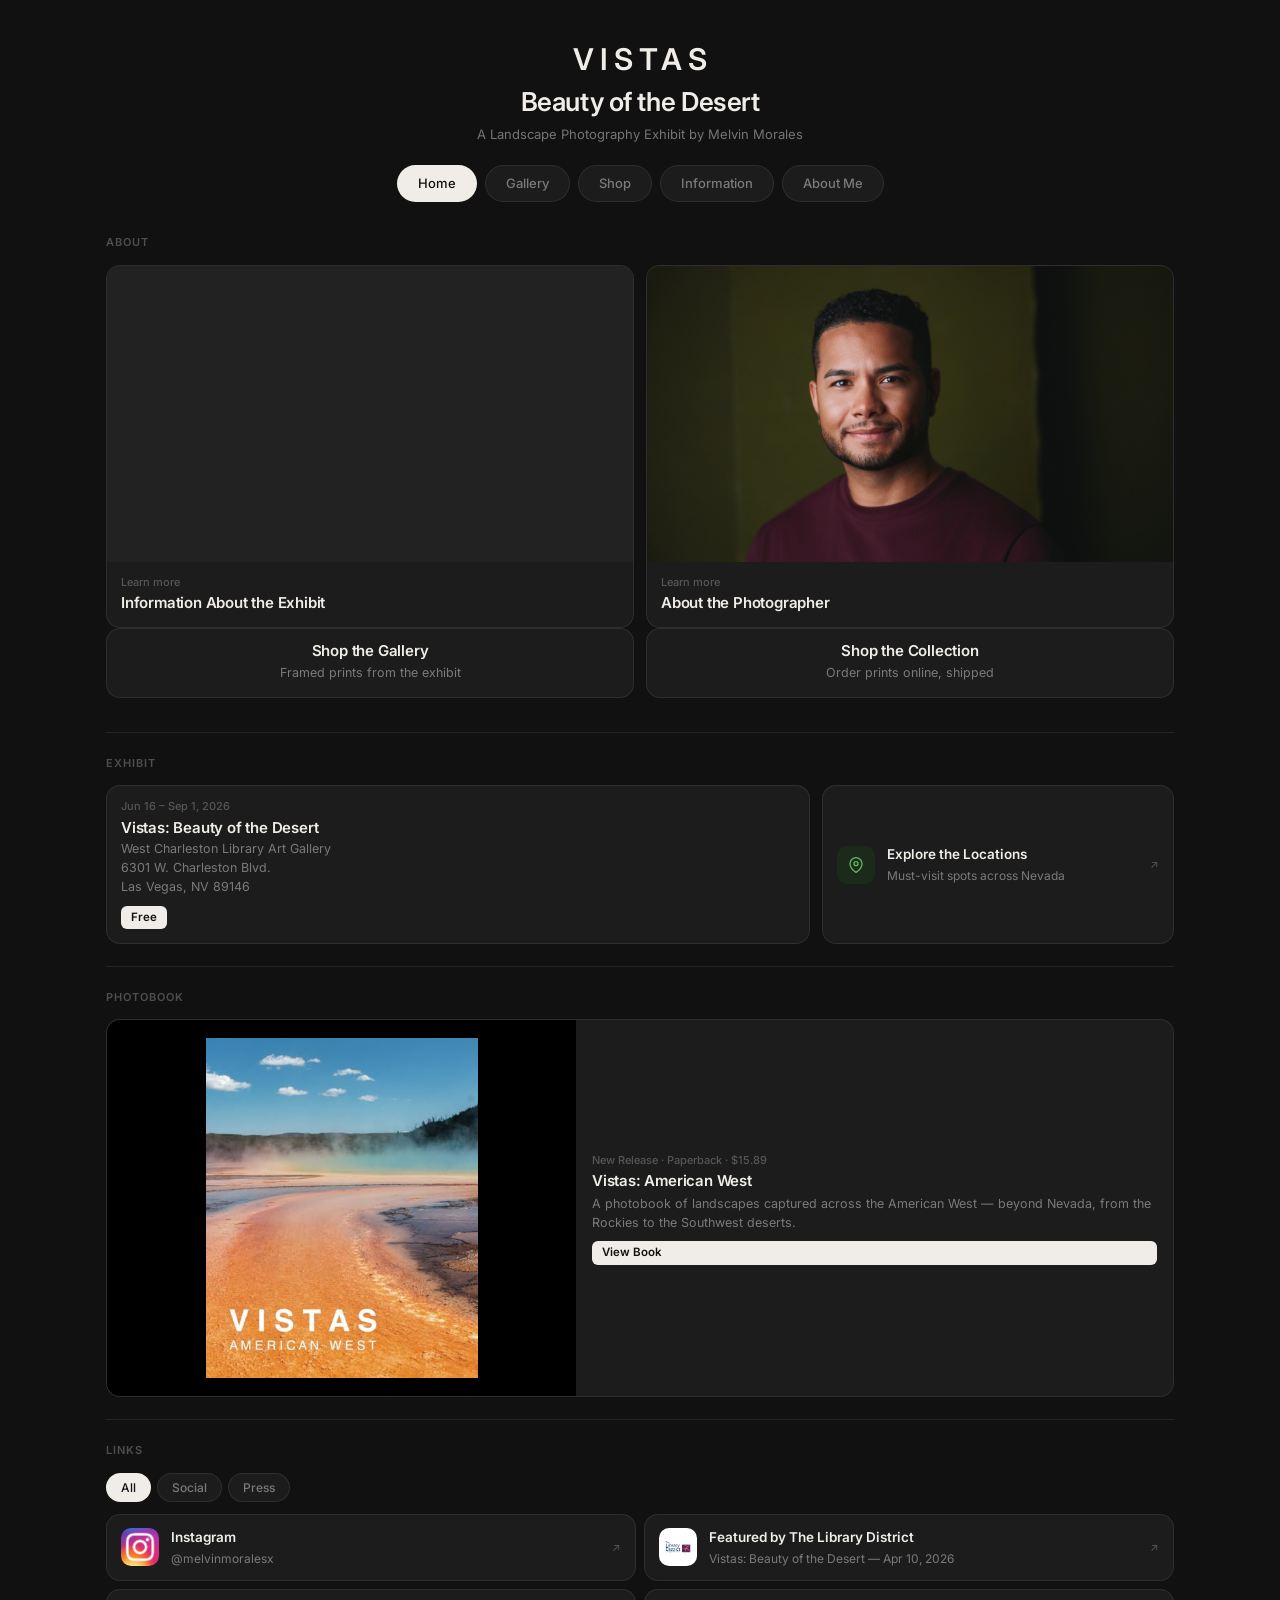
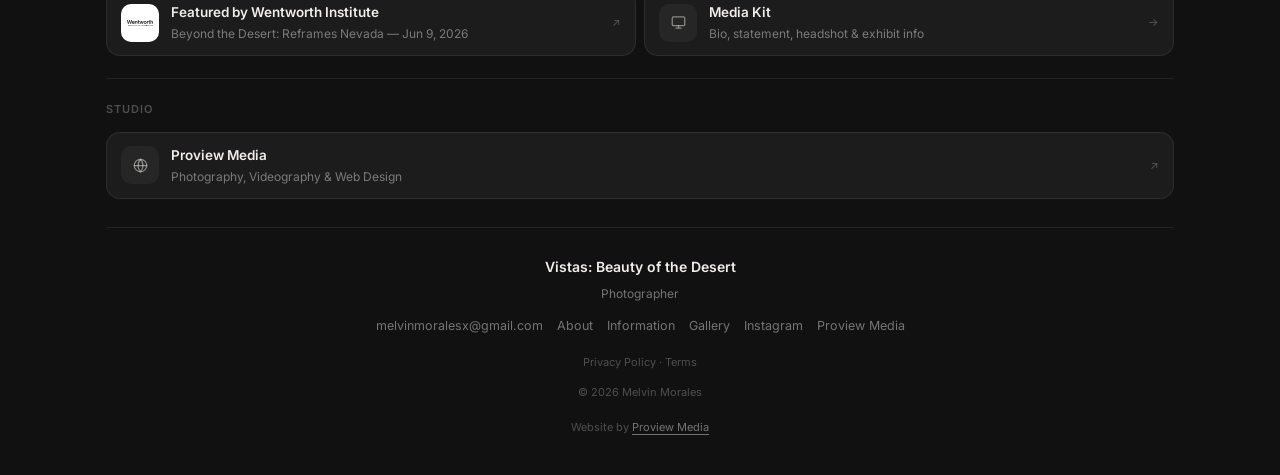
==== commit 62855c34: "Home: two side-by-side Shop CTAs in About; move Proview Media card to bottom - Replace Proview Media" ====
--- a/index.html
+++ b/index.html
@@ -37,6 +37,7 @@
 <link rel="preconnect" href="https://fonts.gstatic.com" crossorigin/>
 <link href="https://fonts.googleapis.com/css2?family=Inter:wght@400;500;600&display=swap" rel="stylesheet"/>
 <link rel="stylesheet" href="styles.css"/>
+<script defer src="protect.js"></script>
 </head>
 <body>
 <div class="pg">
@@ -81,13 +82,21 @@
     </div>
   </a>
 
-  <a class="rc" href="https://www.proviewmediaco.com" target="_blank">
-    <div class="ico">
-      <svg width="15" height="15" viewBox="0 0 24 24" fill="none" stroke="rgba(240,237,232,.5)" stroke-width="2" stroke-linecap="round" stroke-linejoin="round"><circle cx="12" cy="12" r="10"/><line x1="2" y1="12" x2="22" y2="12"/><path d="M12 2a15.3 15.3 0 0 1 4 10 15.3 15.3 0 0 1-4 10 15.3 15.3 0 0 1-4-10 15.3 15.3 0 0 1 4-10z"/></svg>
-    </div>
-    <div class="rt"><strong>Proview Media</strong><span>Photography, Videography & Web Design</span></div>
-    <span class="arr">↗</span>
-  </a>
+  </div>
+
+  <div class="home-shop">
+    <a class="ic" href="shop.html">
+      <div class="ci" style="text-align:center">
+        <p class="ct">Shop the Gallery</p>
+        <p class="cs" style="margin-top:4px">Framed prints from the exhibit</p>
+      </div>
+    </a>
+    <a class="ic" href="https://proviewmedia.darkroom.com" target="_blank" rel="noopener">
+      <div class="ci" style="text-align:center">
+        <p class="ct">Shop the Collection</p>
+        <p class="cs" style="margin-top:4px">Order prints online, shipped</p>
+      </div>
+    </a>
   </div>
 
   <hr class="div"/>
@@ -149,7 +158,6 @@
     <button class="fp on" onclick="filt('all',this)">All</button>
     <button class="fp" onclick="filt('social',this)">Social</button>
     <button class="fp" onclick="filt('press',this)">Press</button>
-    <button class="fp" onclick="filt('shop',this)">Shop</button>
   </div>
 
   <div class="home-links">
@@ -177,14 +185,6 @@
     <span class="arr">↗</span>
   </a>
 
-  <a class="rc link" data-c="shop" href="https://proviewmedia.darkroom.com" target="_blank">
-    <div class="ico">
-      <svg width="15" height="15" viewBox="0 0 24 24" fill="none" stroke="rgba(240,237,232,.5)" stroke-width="2" stroke-linecap="round" stroke-linejoin="round"><circle cx="9" cy="21" r="1"/><circle cx="20" cy="21" r="1"/><path d="M1 1h4l2.68 13.39a2 2 0 0 0 2 1.61h9.72a2 2 0 0 0 2-1.61L23 6H6"/></svg>
-    </div>
-    <div class="rt"><strong>Shop Prints</strong><span>proviewmedia.darkroom.com</span></div>
-    <span class="arr">↗</span>
-  </a>
-
   <a class="rc link" data-c="press" href="media-kit.html">
     <div class="ico">
       <svg width="15" height="15" viewBox="0 0 24 24" fill="none" stroke="rgba(240,237,232,.5)" stroke-width="2" stroke-linecap="round" stroke-linejoin="round"><rect x="2" y="3" width="20" height="14" rx="2"/><path d="M8 21h8M12 17v4"/></svg>
@@ -193,6 +193,18 @@
     <span class="arr">→</span>
   </a>
   </div>
+
+  <hr class="div"/>
+
+  <!-- STUDIO -->
+  <p class="lbl">Studio</p>
+  <a class="rc" href="https://www.proviewmediaco.com" target="_blank" rel="noopener">
+    <div class="ico">
+      <svg width="15" height="15" viewBox="0 0 24 24" fill="none" stroke="rgba(240,237,232,.5)" stroke-width="2" stroke-linecap="round" stroke-linejoin="round"><circle cx="12" cy="12" r="10"/><line x1="2" y1="12" x2="22" y2="12"/><path d="M12 2a15.3 15.3 0 0 1 4 10 15.3 15.3 0 0 1-4 10 15.3 15.3 0 0 1-4-10 15.3 15.3 0 0 1 4-10z"/></svg>
+    </div>
+    <div class="rt"><strong>Proview Media</strong><span>Photography, Videography & Web Design</span></div>
+    <span class="arr">↗</span>
+  </a>
 
   <!-- FOOTER -->
   <footer>
--- a/styles.css
+++ b/styles.css
@@ -27,7 +27,7 @@
 }
 a{color:inherit;text-decoration:none}
 button{font-family:inherit;cursor:pointer}
-img{display:block}
+img{display:block;-webkit-user-drag:none;-khtml-user-drag:none;-moz-user-drag:none;user-drag:none;-webkit-user-select:none;user-select:none;-webkit-touch-callout:none}
 
 /* ── PAGE ── */
 .pg{max-width:var(--w);margin:0 auto;padding:0 16px 40px}
@@ -102,6 +102,9 @@
 .fp{padding:6px 14px;border-radius:999px;font-size:12px;font-weight:500;color:var(--sub);background:var(--card);border:1px solid var(--border);transition:all .15s}
 .fp:hover{color:var(--txt)}
 .fp.on{background:var(--txt);color:#111;border-color:transparent}
+
+/* ── HOME SHOP CTAS ── */
+.home-shop{display:grid;grid-template-columns:1fr 1fr;gap:12px;margin-bottom:12px}
 
 /* ── GALLERY GRID ── */
 .gg{display:grid;grid-template-columns:1fr 1fr;gap:8px}
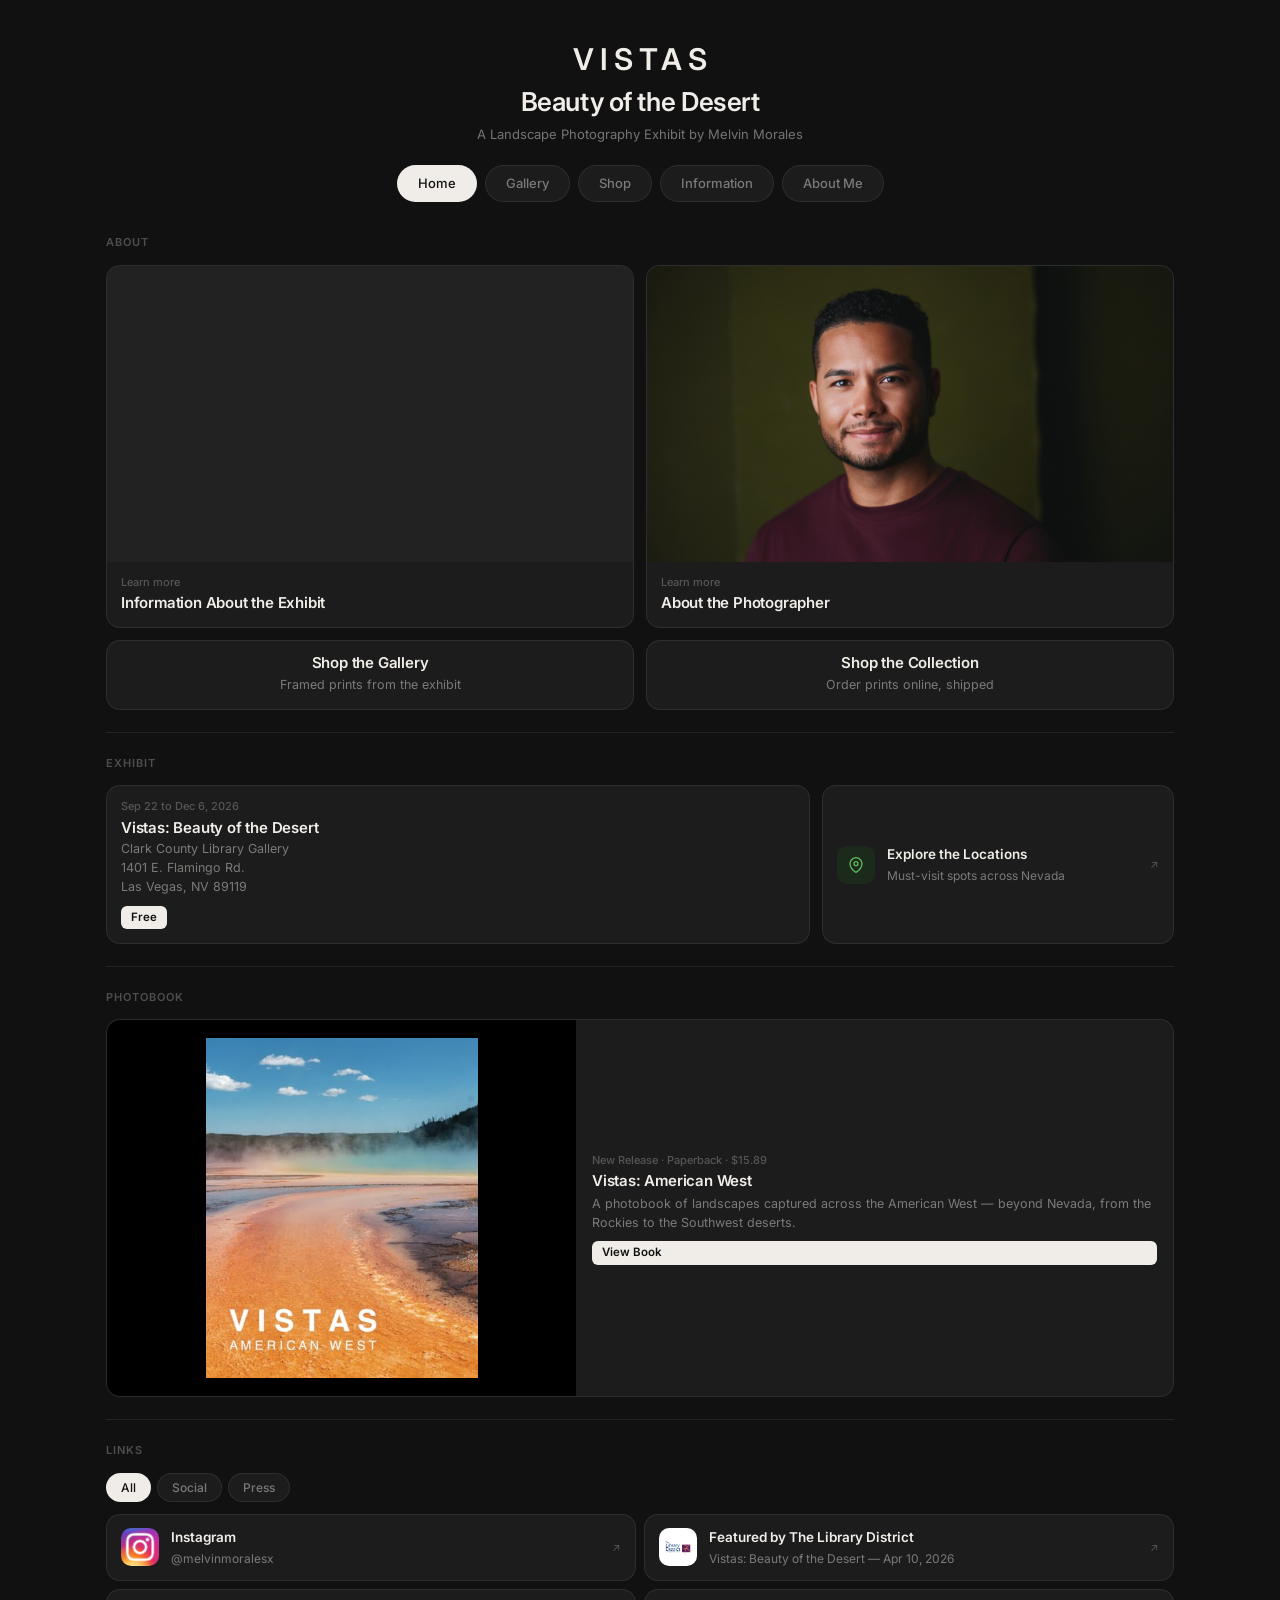
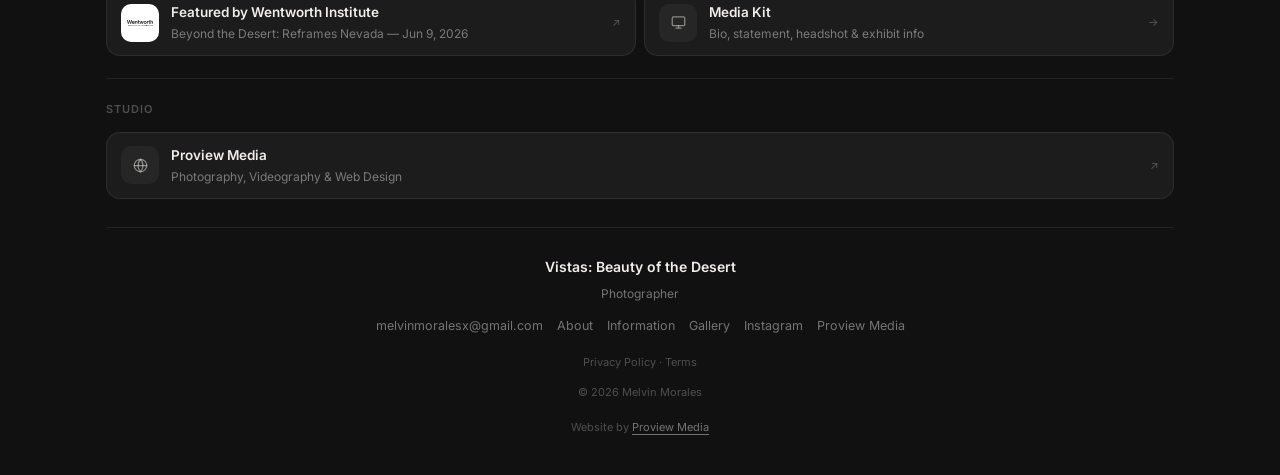
==== commit e3f4182e: "Move Vistas to Clark County Library Gallery, Sep 22 to Dec 6, 2026 Exhibit renewed for a second run " ====
--- a/index.html
+++ b/index.html
@@ -12,12 +12,12 @@
   gtag('config', 'G-70ZT6L5CVP');
 </script>
 <title>Melvin Morales — Landscape Photographer | Vistas: Beauty of the Desert | Las Vegas, Nevada</title>
-<meta name="description" content="Explore Nevada's breathtaking landscapes through the lens of Melvin Morales. Vistas: Beauty of the Desert — a landscape photography exhibit at West Charleston Library, Las Vegas. June 16 – September 1, 2026. Free admission. Discover Nevada road trips, Red Rock Canyon, Lake Tahoe, and the beauty of the American West."/>
-<meta name="keywords" content="Nevada photography, Las Vegas photographer, landscape photography, Nevada landscapes, Vistas Beauty of the Desert, West Charleston Library, desert photography, Red Rock Canyon, Lake Tahoe Nevada, Nevada road trips, explore Nevada, American West, America 250, Semiquincentennial, July 4th 2026, Melvin Morales, Proview Media, drone photography, nature photography, Nevada art exhibit, Clark County Library, things to do in Las Vegas, free events Las Vegas, outdoor photography Nevada"/>
+<meta name="description" content="Explore Nevada's breathtaking landscapes through the lens of Melvin Morales. Vistas: Beauty of the Desert — a landscape photography exhibit at the Clark County Library, Las Vegas. September 22 to December 6, 2026. Free admission. Discover Nevada road trips, Red Rock Canyon, Lake Tahoe, and the beauty of the American West."/>
+<meta name="keywords" content="Nevada photography, Las Vegas photographer, landscape photography, Nevada landscapes, Vistas Beauty of the Desert, Clark County Library, desert photography, Red Rock Canyon, Lake Tahoe Nevada, Nevada road trips, explore Nevada, American West, America 250, Semiquincentennial, July 4th 2026, Melvin Morales, Proview Media, drone photography, nature photography, Nevada art exhibit, Clark County Library, things to do in Las Vegas, free events Las Vegas, outdoor photography Nevada"/>
 <meta name="author" content="Melvin Morales"/>
 <meta name="robots" content="index, follow"/>
 <meta property="og:title" content="Vistas: Beauty of the Desert — Melvin Morales Photography"/>
-<meta property="og:description" content="A landscape photography exhibit celebrating Nevada's diverse and colorful terrain. Free at West Charleston Library, Las Vegas. June 16 – September 1, 2026."/>
+<meta property="og:description" content="A landscape photography exhibit celebrating Nevada's diverse and colorful terrain. Free at the Clark County Library, Las Vegas. September 22 to December 6, 2026."/>
 <meta property="og:url" content="https://vistasexhibit.com/"/>
 <link rel="canonical" href="https://vistasexhibit.com/"/>
 <meta property="og:type" content="website"/>
@@ -26,7 +26,7 @@
 <meta property="og:image:height" content="630"/>
 <meta name="twitter:card" content="summary_large_image"/>
 <meta name="twitter:title" content="Vistas: Beauty of the Desert — Melvin Morales Photography"/>
-<meta name="twitter:description" content="A landscape photography exhibit celebrating Nevada's diverse terrain. Free at West Charleston Library, Las Vegas. June 16 – Sep 1, 2026."/>
+<meta name="twitter:description" content="A landscape photography exhibit celebrating Nevada's diverse terrain. Free at the Clark County Library, Las Vegas. Sep 22 to Dec 6, 2026."/>
 <meta name="twitter:image" content="https://vistasexhibit.com/assets/sample-redrocks.jpg"/>
 <link rel="icon" type="image/svg+xml" href="assets/favicon.svg"/>
 <link rel="icon" type="image/png" sizes="32x32" href="assets/favicon-32.png"/>
@@ -107,9 +107,9 @@
   <div class="home-exhibit">
   <a class="ic" href="exhibit.html">
     <div class="ci">
-      <p class="ey">Jun 16 – Sep 1, 2026</p>
+      <p class="ey">Sep 22 to Dec 6, 2026</p>
       <p class="ct">Vistas: Beauty of the Desert</p>
-      <p class="cs">West Charleston Library Art Gallery<br/>6301 W. Charleston Blvd.<br/>Las Vegas, NV 89146</p>
+      <p class="cs">Clark County Library Gallery<br/>1401 E. Flamingo Rd.<br/>Las Vegas, NV 89119</p>
       <span class="tag">Free</span>
     </div>
   </a>
--- a/styles.css
+++ b/styles.css
@@ -104,7 +104,8 @@
 .fp.on{background:var(--txt);color:#111;border-color:transparent}
 
 /* ── HOME SHOP CTAS ── */
-.home-shop{display:grid;grid-template-columns:1fr 1fr;gap:12px;margin-bottom:12px}
+.home-shop{display:grid;grid-template-columns:1fr 1fr;gap:12px;margin:12px 0}
+.home-shop .ic{margin-bottom:0}
 
 /* ── GALLERY GRID ── */
 .gg{display:grid;grid-template-columns:1fr 1fr;gap:8px}
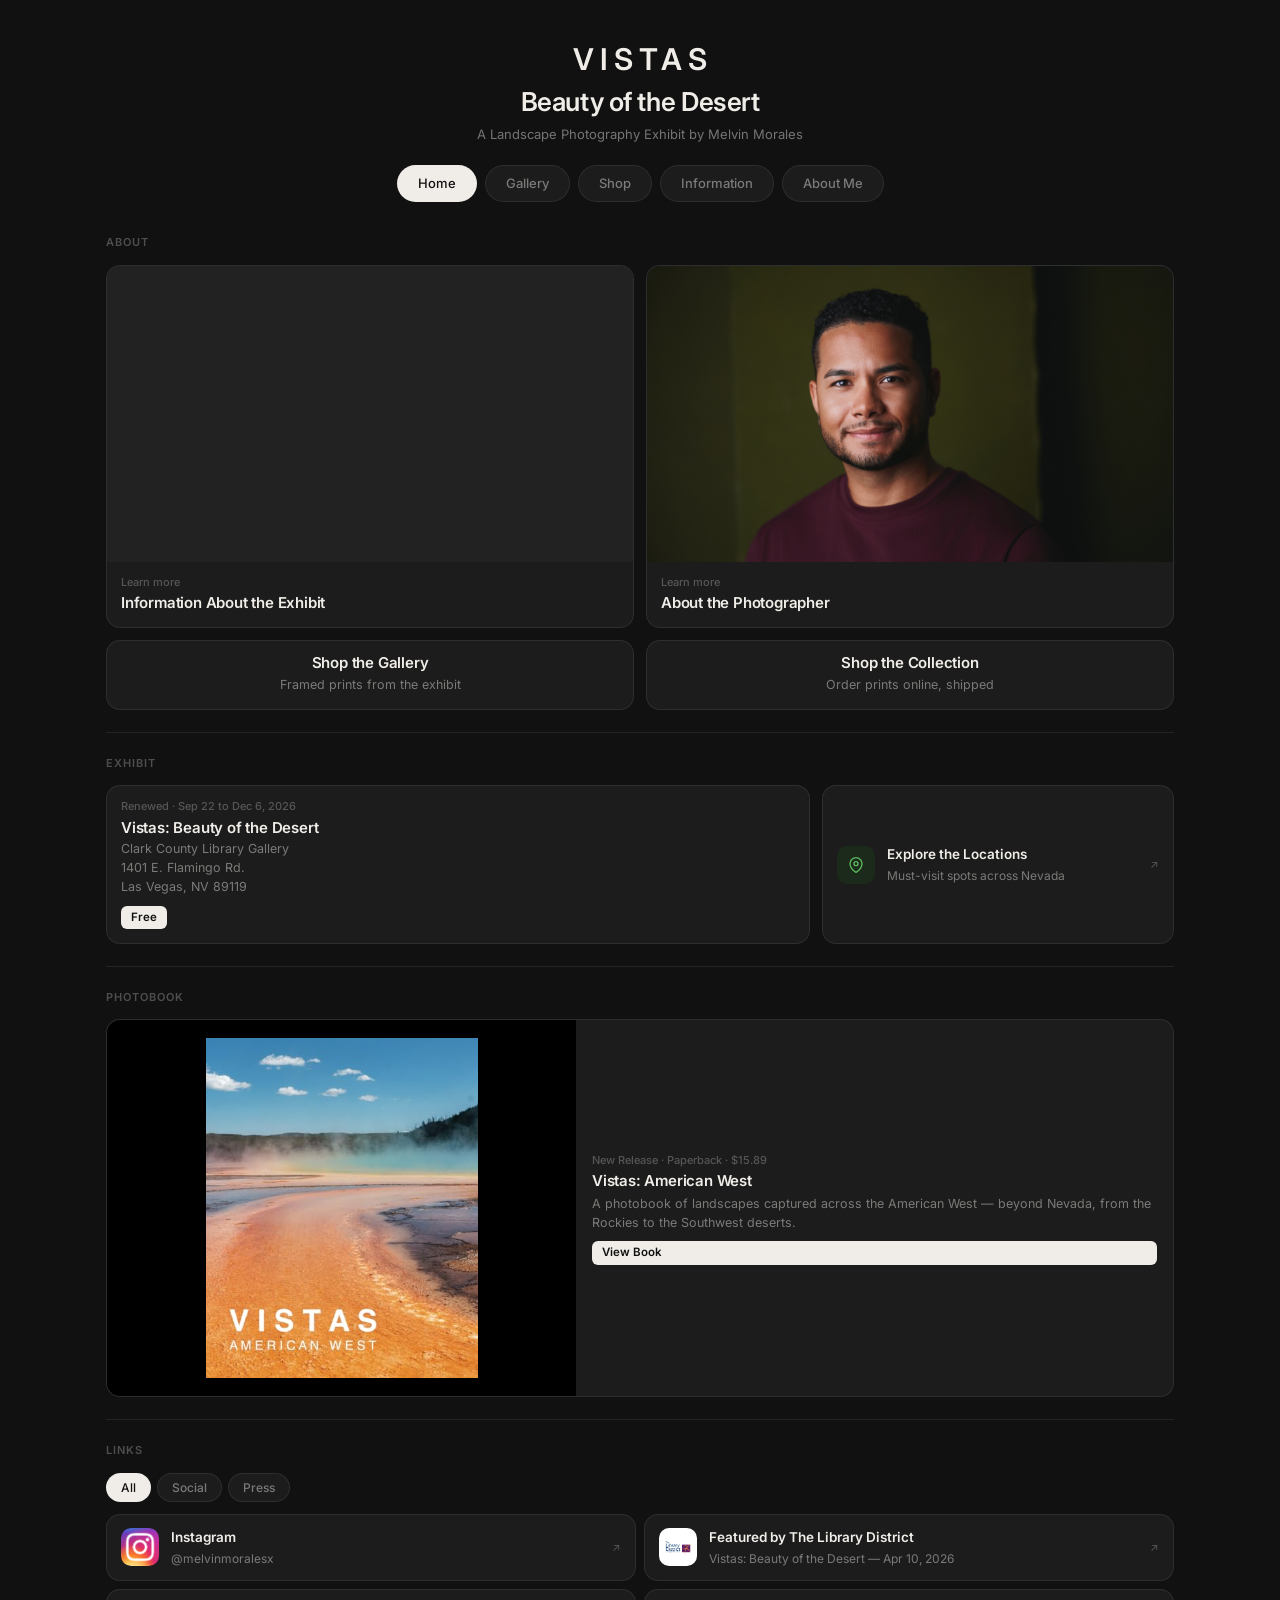
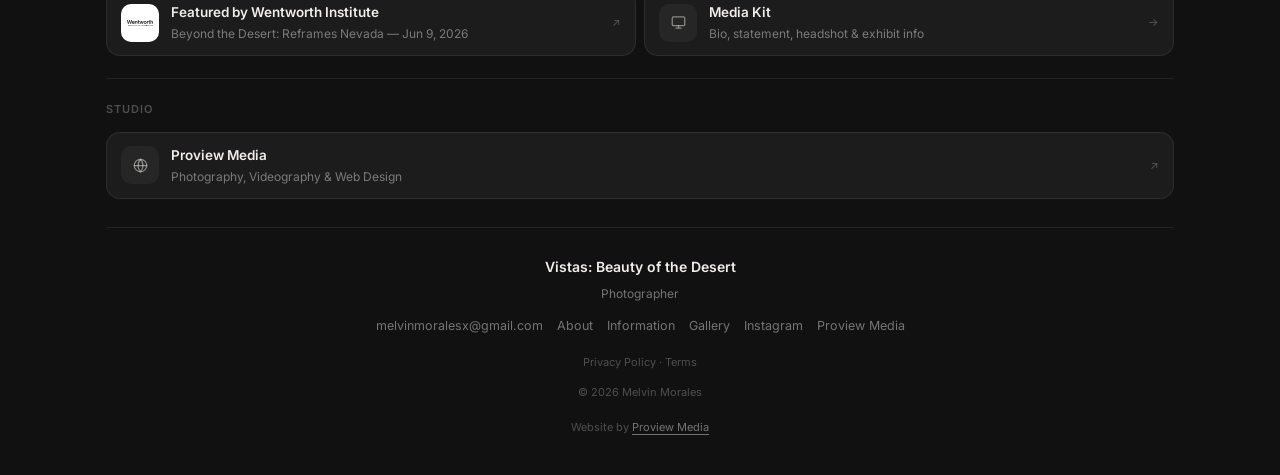
==== commit a6801183: "Say Vistas was renewed on home, exhibit page, media kit, and share text Co-Authored-By: Claude Opus " ====
--- a/index.html
+++ b/index.html
@@ -17,7 +17,7 @@
 <meta name="author" content="Melvin Morales"/>
 <meta name="robots" content="index, follow"/>
 <meta property="og:title" content="Vistas: Beauty of the Desert — Melvin Morales Photography"/>
-<meta property="og:description" content="A landscape photography exhibit celebrating Nevada's diverse and colorful terrain. Free at the Clark County Library, Las Vegas. September 22 to December 6, 2026."/>
+<meta property="og:description" content="A landscape photography exhibit celebrating Nevada's diverse and colorful terrain. Renewed and free at the Clark County Library, Las Vegas. September 22 to December 6, 2026."/>
 <meta property="og:url" content="https://vistasexhibit.com/"/>
 <link rel="canonical" href="https://vistasexhibit.com/"/>
 <meta property="og:type" content="website"/>
@@ -26,7 +26,7 @@
 <meta property="og:image:height" content="630"/>
 <meta name="twitter:card" content="summary_large_image"/>
 <meta name="twitter:title" content="Vistas: Beauty of the Desert — Melvin Morales Photography"/>
-<meta name="twitter:description" content="A landscape photography exhibit celebrating Nevada's diverse terrain. Free at the Clark County Library, Las Vegas. Sep 22 to Dec 6, 2026."/>
+<meta name="twitter:description" content="A landscape photography exhibit celebrating Nevada's diverse terrain. Renewed and free at the Clark County Library, Las Vegas. Sep 22 to Dec 6, 2026."/>
 <meta name="twitter:image" content="https://vistasexhibit.com/assets/sample-redrocks.jpg"/>
 <link rel="icon" type="image/svg+xml" href="assets/favicon.svg"/>
 <link rel="icon" type="image/png" sizes="32x32" href="assets/favicon-32.png"/>
@@ -107,7 +107,7 @@
   <div class="home-exhibit">
   <a class="ic" href="exhibit.html">
     <div class="ci">
-      <p class="ey">Sep 22 to Dec 6, 2026</p>
+      <p class="ey">Renewed · Sep 22 to Dec 6, 2026</p>
       <p class="ct">Vistas: Beauty of the Desert</p>
       <p class="cs">Clark County Library Gallery<br/>1401 E. Flamingo Rd.<br/>Las Vegas, NV 89119</p>
       <span class="tag">Free</span>
